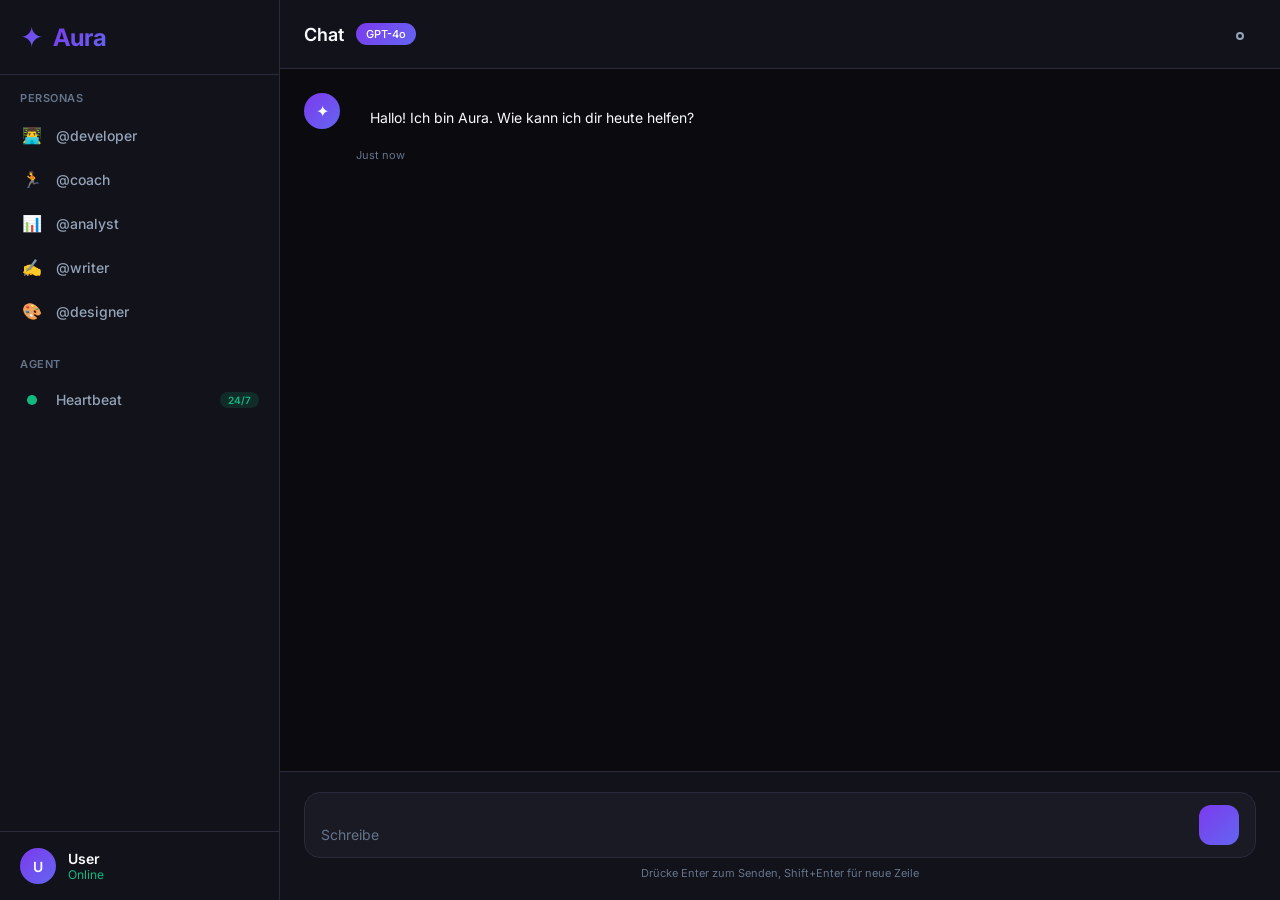
==== index.html @ 6855e453 "Complete Aura web chat UI with dark theme, personas, heartbeat indicator, and enhanced styling" ====
<!DOCTYPE html>
<html lang=de>
<head>
  <meta charset=UTF-8>
  <meta name=viewport content=width=device-width, initial-scale=1.0>
  <title>Aura - Chat</title>
  <link rel=stylesheet href=style.css>
  <link rel=preconnect href=https://fonts.googleapis.com>
  <link rel=preconnect href=https://fonts.gstatic.com crossorigin>
  <link href=https://fonts.googleapis.com/css2?family=Inter:wght@400;500;600;700&display=swap rel=stylesheet>
</head>
<body>
  <div class=app-container>
    <aside class=sidebar>
      <div class=sidebar-header>
        <div class=logo>
          <span class=logo-icon>✦</span>
          <span class=logo-text>Aura</span>
        </div>
      </div>
      
      <nav class=sidebar-nav>
        <div class=nav-section>
          <div class=nav-section-title>Personas</div>
          <ul class=nav-list>
            <li class=nav-item>
              <span class=nav-icon>👨‍💻</span>
              <span class=nav-text>@developer</span>
            </li>
            <li class=nav-item>
              <span class=nav-icon>🏃</span>
              <span class=nav-text>@coach</span>
            </li>
            <li class=nav-item>
              <span class=nav-icon>📊</span>
              <span class=nav-text>@analyst</span>
            </li>
            <li class=nav-item>
              <span class=nav-icon>✍️</span>
              <span class=nav-text>@writer</span>
            </li>
            <li class=nav-item>
              <span class=nav-icon>🎨</span>
              <span class=nav-text>@designer</span>
            </li>
          </ul>
        </div>
        
        <div class=nav-section>
          <div class=nav-section-title>Agent</div>
          <ul class=nav-list>
            <li class=nav-item agent-item>
              <span class=nav-icon>
                <span class=heartbeat-indicator></span>
              </span>
              <span class=nav-text>Heartbeat</span>
              <span class=agent-status>24/7</span>
            </li>
          </ul>
        </div>
      </nav>
      
      <div class=sidebar-footer>
        <div class=user-info>
          <div class=user-avatar>
            <span>U</span>
          </div>
          <div class=user-details>
            <span class=user-name>User</span>
            <span class=user-status>Online</span>
          </div>
        </div>
      </div>
    </aside>
    
    <main class=chat-main>
      <header class=chat-header>
        <div class=chat-title>
          <h1>Chat</h1>
          <span class=model-badge>GPT-4o</span>
        </div>
        <div class=chat-actions>
          <button class=icon-button title=Einstellungen>
            <svg width=20 height=20 viewBox=0 0 24 24 fill=none stroke=currentColor stroke-width=2>
              <circle cx=12 cy=12 r=3></circle>
              <path d=M12 1v2M12 21v2M4.22 4.22l1.42 1.42M18.36 18.36l1.42 1.42M1 12h2M21 12h2M4.22 19.78l1.42-1.42M18.36 5.64l1.42-1.42></path>
            </svg>
          </button>
        </div>
      </header>
      
      <div class=chat-messages id=chat-box>
        <div class=message ai-message>
          <div class=message-avatar>
            <span>✦</span>
          </div>
          <div class=message-content>
            <div class=message-text>Hallo! Ich bin Aura. Wie kann ich dir heute helfen?</div>
            <div class=message-time>Just now</div>
          </div>
        </div>
      </div>
      
      <div class=chat-input-area>
        <div class=input-container>
          <textarea id=user-input placeholder=Schreibe deine Nachricht... rows=1></textarea>
          <button id=send-button class=send-button>
            <svg width=20 height=20 viewBox=0 0 24 24 fill=currentColor>
              <path d=M2.01 21L23 12 2.01 3 2 10l15 2-15 2z></path>
            </svg>
          </button>
        </div>
        <div class=input-hint>
          <span>Drücke Enter zum Senden, Shift+Enter für neue Zeile</span>
        </div>
      </div>
    </main>
  </div>
  
  <script src=script.js></script>
</body>
</html>
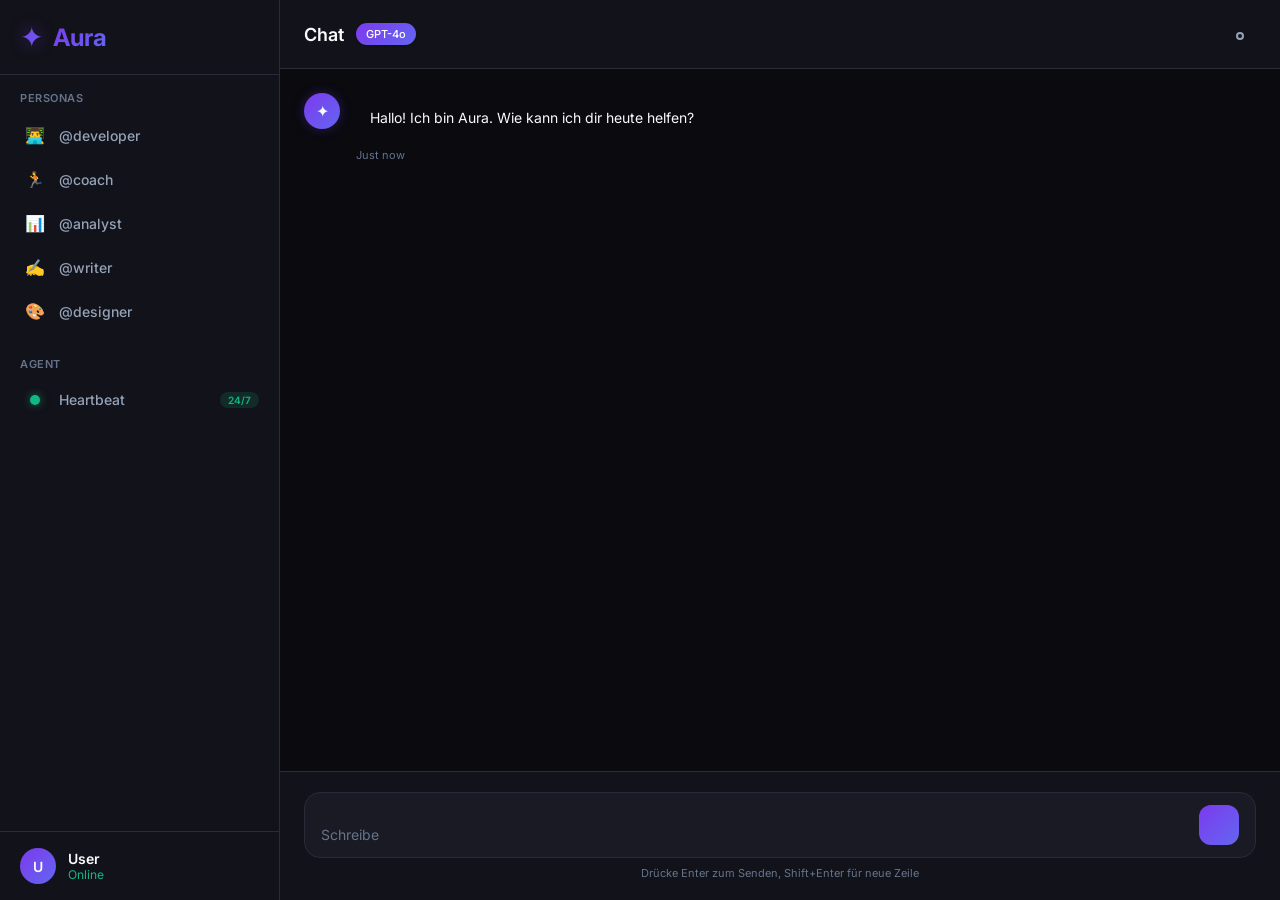
==== commit 9cafcdaf: "Complete Aura web chat UI with persona selection and enhanced styling" ====
--- a/index.html
+++ b/index.html
@@ -20,28 +20,28 @@
       </div>
       
       <nav class=sidebar-nav>
-        <div class=nav-section>
-          <div class=nav-section-title>Personas</div>
-          <ul class=nav-list>
-            <li class=nav-item>
-              <span class=nav-icon>👨‍💻</span>
-              <span class=nav-text>@developer</span>
+        <div class="nav-section">
+          <div class="nav-section-title">Personas</div>
+          <ul class="nav-list">
+            <li class="nav-item" data-persona="developer">
+              <span class="nav-icon">👨‍💻</span>
+              <span class="nav-text">@developer</span>
             </li>
-            <li class=nav-item>
-              <span class=nav-icon>🏃</span>
-              <span class=nav-text>@coach</span>
+            <li class="nav-item" data-persona="coach">
+              <span class="nav-icon">🏃</span>
+              <span class="nav-text">@coach</span>
             </li>
-            <li class=nav-item>
-              <span class=nav-icon>📊</span>
-              <span class=nav-text>@analyst</span>
+            <li class="nav-item" data-persona="analyst">
+              <span class="nav-icon">📊</span>
+              <span class="nav-text">@analyst</span>
             </li>
-            <li class=nav-item>
-              <span class=nav-icon>✍️</span>
-              <span class=nav-text>@writer</span>
+            <li class="nav-item" data-persona="writer">
+              <span class="nav-icon">✍️</span>
+              <span class="nav-text">@writer</span>
             </li>
-            <li class=nav-item>
-              <span class=nav-icon>🎨</span>
-              <span class=nav-text>@designer</span>
+            <li class="nav-item" data-persona="designer">
+              <span class="nav-icon">🎨</span>
+              <span class="nav-text">@designer</span>
             </li>
           </ul>
         </div>
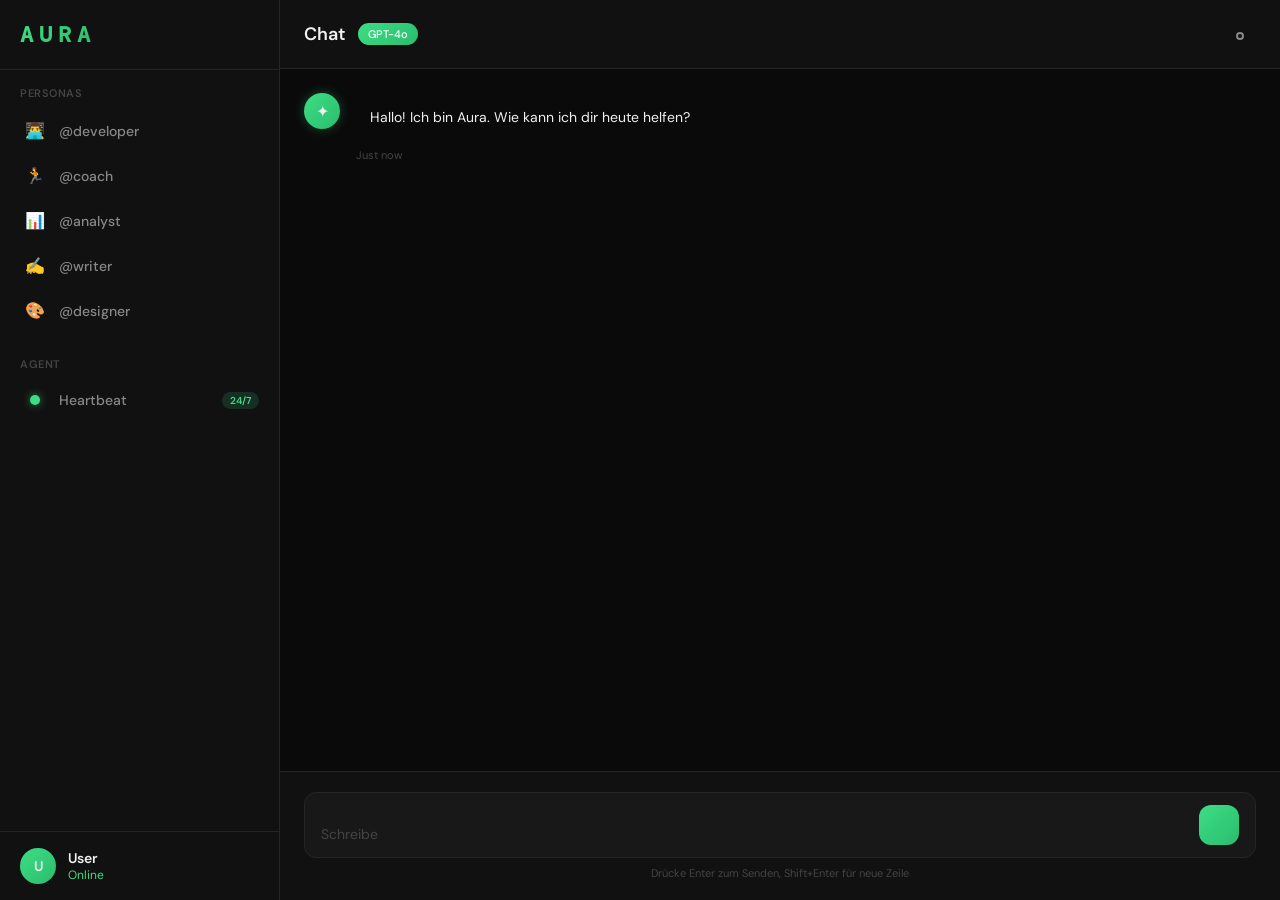
==== commit 2f183055: "Apply brand kit styling: update colors, fonts, and logo to match brand - Replace purple (#7c3aed) wi" ====
--- a/index.html
+++ b/index.html
@@ -7,15 +7,14 @@
   <link rel=stylesheet href=style.css>
   <link rel=preconnect href=https://fonts.googleapis.com>
   <link rel=preconnect href=https://fonts.gstatic.com crossorigin>
-  <link href=https://fonts.googleapis.com/css2?family=Inter:wght@400;500;600;700&display=swap rel=stylesheet>
+  <link href="https://fonts.googleapis.com/css2?family=DM+Mono:wght@300;400;500&family=DM+Sans:wght@300;400;500;600;700&display=swap" rel=stylesheet>
 </head>
 <body>
   <div class=app-container>
     <aside class=sidebar>
       <div class=sidebar-header>
         <div class=logo>
-          <span class=logo-icon>✦</span>
-          <span class=logo-text>Aura</span>
+          <span class=logo-text style="font-family: 'DM Mono', monospace; font-size: 22px; letter-spacing: 6px; color: #F0F0F0;">AU<span style="color: #3DDD84;">R</span>A</span>
         </div>
       </div>
       
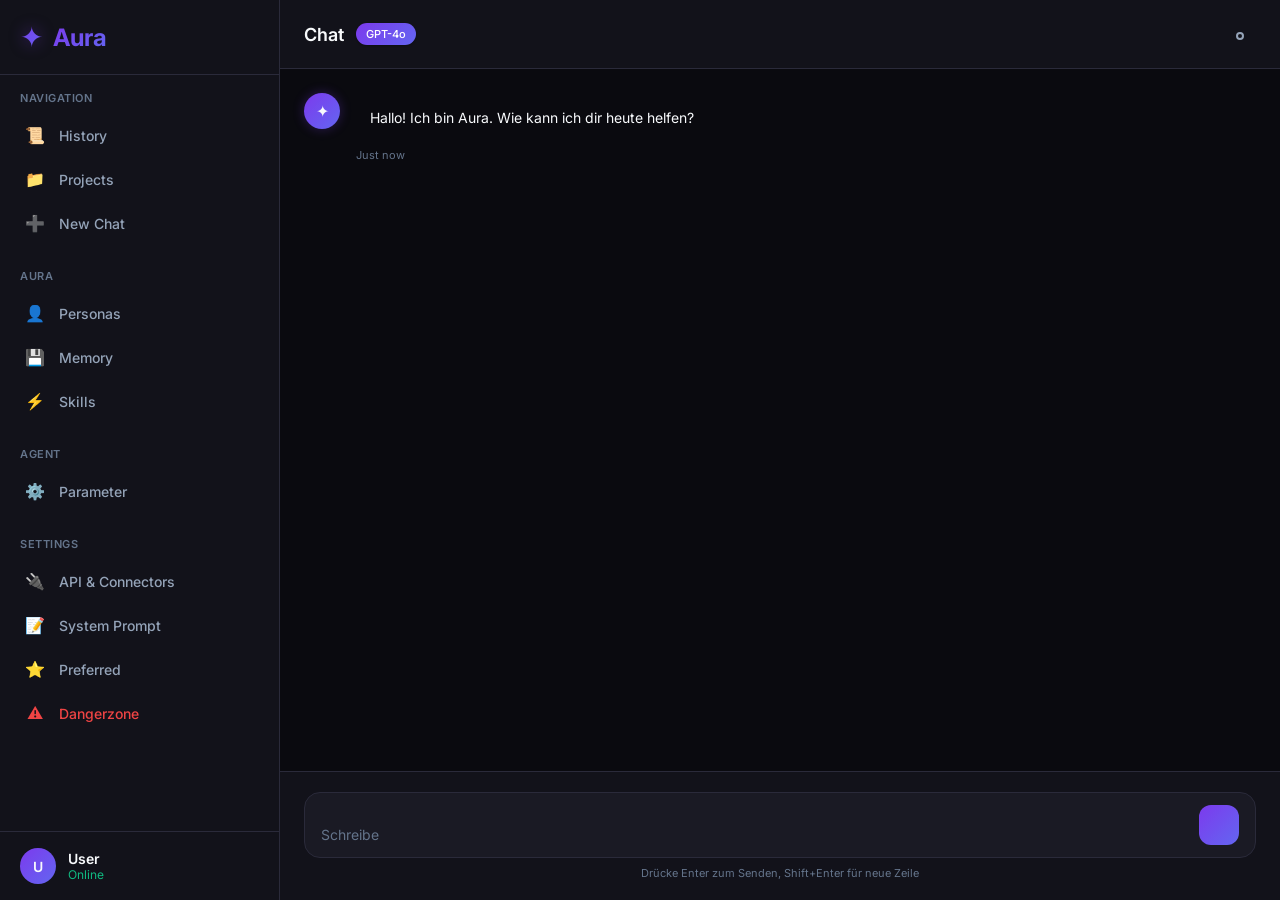
==== commit 51fa5a20: "Add sidebar navigation structure and mobile toggle button" ====
--- a/index.html
+++ b/index.html
@@ -7,54 +7,51 @@
   <link rel=stylesheet href=style.css>
   <link rel=preconnect href=https://fonts.googleapis.com>
   <link rel=preconnect href=https://fonts.gstatic.com crossorigin>
-  <link href="https://fonts.googleapis.com/css2?family=DM+Mono:wght@300;400;500&family=DM+Sans:wght@300;400;500;600;700&display=swap" rel=stylesheet>
+  <link href=https://fonts.googleapis.com/css2?family=Inter:wght@400;500;600;700&display=swap rel=stylesheet>
 </head>
 <body>
   <div class=app-container>
     <aside class=sidebar>
       <div class=sidebar-header>
         <div class=logo>
-          <span class=logo-text style="font-family: 'DM Mono', monospace; font-size: 22px; letter-spacing: 6px; color: #F0F0F0;">AU<span style="color: #3DDD84;">R</span>A</span>
+          <span class=logo-icon>✦</span>
+          <span class=logo-text>Aura</span>
         </div>
       </div>
       
       <nav class=sidebar-nav>
         <div class="nav-section">
-          <div class="nav-section-title">Personas</div>
+          <div class="nav-section-title">Navigation</div>
           <ul class="nav-list">
-            <li class="nav-item" data-persona="developer">
-              <span class="nav-icon">👨‍💻</span>
-              <span class="nav-text">@developer</span>
-            </li>
-            <li class="nav-item" data-persona="coach">
-              <span class="nav-icon">🏃</span>
-              <span class="nav-text">@coach</span>
-            </li>
-            <li class="nav-item" data-persona="analyst">
-              <span class="nav-icon">📊</span>
-              <span class="nav-text">@analyst</span>
-            </li>
-            <li class="nav-item" data-persona="writer">
-              <span class="nav-icon">✍️</span>
-              <span class="nav-text">@writer</span>
-            </li>
-            <li class="nav-item" data-persona="designer">
-              <span class="nav-icon">🎨</span>
-              <span class="nav-text">@designer</span>
-            </li>
+            <li class="nav-item"><span class="nav-icon">📜</span><span class="nav-text">History</span></li>
+            <li class="nav-item"><span class="nav-icon">📁</span><span class="nav-text">Projects</span></li>
+            <li class="nav-item"><span class="nav-icon">➕</span><span class="nav-text">New Chat</span></li>
           </ul>
         </div>
         
-        <div class=nav-section>
-          <div class=nav-section-title>Agent</div>
-          <ul class=nav-list>
-            <li class=nav-item agent-item>
-              <span class=nav-icon>
-                <span class=heartbeat-indicator></span>
-              </span>
-              <span class=nav-text>Heartbeat</span>
-              <span class=agent-status>24/7</span>
-            </li>
+        <div class="nav-section">
+          <div class="nav-section-title">Aura</div>
+          <ul class="nav-list">
+            <li class="nav-item"><span class="nav-icon">👤</span><span class="nav-text">Personas</span></li>
+            <li class="nav-item"><span class="nav-icon">💾</span><span class="nav-text">Memory</span></li>
+            <li class="nav-item"><span class="nav-icon">⚡</span><span class="nav-text">Skills</span></li>
+          </ul>
+        </div>
+        
+        <div class="nav-section">
+          <div class="nav-section-title">Agent</div>
+          <ul class="nav-list">
+            <li class="nav-item"><span class="nav-icon">⚙️</span><span class="nav-text">Parameter</span></li>
+          </ul>
+        </div>
+        
+        <div class="nav-section">
+          <div class="nav-section-title">Settings</div>
+          <ul class="nav-list">
+            <li class="nav-item"><span class="nav-icon">🔌</span><span class="nav-text">API & Connectors</span></li>
+            <li class="nav-item"><span class="nav-icon">📝</span><span class="nav-text">System Prompt</span></li>
+            <li class="nav-item"><span class="nav-icon">⭐</span><span class="nav-text">Preferred</span></li>
+            <li class="nav-item" data-danger="true"><span class="nav-icon">⚠️</span><span class="nav-text">Dangerzone</span></li>
           </ul>
         </div>
       </nav>
@@ -74,6 +71,11 @@
     
     <main class=chat-main>
       <header class=chat-header>
+        <button class="sidebar-toggle" id="sidebar-toggle" title="Toggle Sidebar">
+          <svg width=20 height=20 viewBox="0 0 24 24" fill="none" stroke="currentColor" stroke-width="2">
+            <path d="M3 12h18M3 6h18M3 18h18"></path>
+          </svg>
+        </button>
         <div class=chat-title>
           <h1>Chat</h1>
           <span class=model-badge>GPT-4o</span>
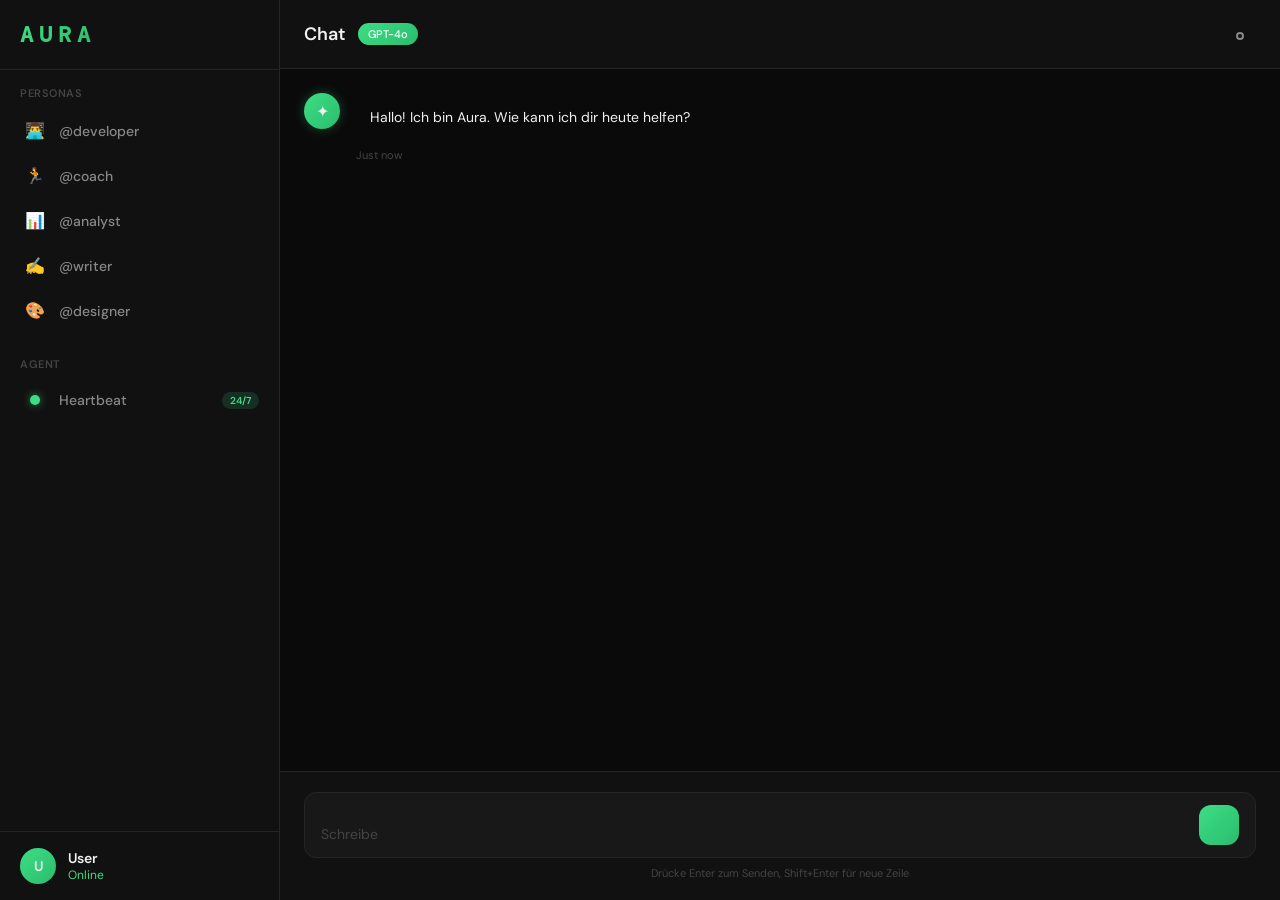
==== commit 1093999b: "Merge branch 'gt/toast/8dd7cc7d'" ====
--- a/index.html
+++ b/index.html
@@ -7,51 +7,54 @@
   <link rel=stylesheet href=style.css>
   <link rel=preconnect href=https://fonts.googleapis.com>
   <link rel=preconnect href=https://fonts.gstatic.com crossorigin>
-  <link href=https://fonts.googleapis.com/css2?family=Inter:wght@400;500;600;700&display=swap rel=stylesheet>
+  <link href="https://fonts.googleapis.com/css2?family=DM+Mono:wght@300;400;500&family=DM+Sans:wght@300;400;500;600;700&display=swap" rel=stylesheet>
 </head>
 <body>
   <div class=app-container>
     <aside class=sidebar>
       <div class=sidebar-header>
         <div class=logo>
-          <span class=logo-icon>✦</span>
-          <span class=logo-text>Aura</span>
+          <span class=logo-text style="font-family: 'DM Mono', monospace; font-size: 22px; letter-spacing: 6px; color: #F0F0F0;">AU<span style="color: #3DDD84;">R</span>A</span>
         </div>
       </div>
       
       <nav class=sidebar-nav>
         <div class="nav-section">
-          <div class="nav-section-title">Navigation</div>
+          <div class="nav-section-title">Personas</div>
           <ul class="nav-list">
-            <li class="nav-item"><span class="nav-icon">📜</span><span class="nav-text">History</span></li>
-            <li class="nav-item"><span class="nav-icon">📁</span><span class="nav-text">Projects</span></li>
-            <li class="nav-item"><span class="nav-icon">➕</span><span class="nav-text">New Chat</span></li>
+            <li class="nav-item" data-persona="developer">
+              <span class="nav-icon">👨‍💻</span>
+              <span class="nav-text">@developer</span>
+            </li>
+            <li class="nav-item" data-persona="coach">
+              <span class="nav-icon">🏃</span>
+              <span class="nav-text">@coach</span>
+            </li>
+            <li class="nav-item" data-persona="analyst">
+              <span class="nav-icon">📊</span>
+              <span class="nav-text">@analyst</span>
+            </li>
+            <li class="nav-item" data-persona="writer">
+              <span class="nav-icon">✍️</span>
+              <span class="nav-text">@writer</span>
+            </li>
+            <li class="nav-item" data-persona="designer">
+              <span class="nav-icon">🎨</span>
+              <span class="nav-text">@designer</span>
+            </li>
           </ul>
         </div>
         
-        <div class="nav-section">
-          <div class="nav-section-title">Aura</div>
-          <ul class="nav-list">
-            <li class="nav-item"><span class="nav-icon">👤</span><span class="nav-text">Personas</span></li>
-            <li class="nav-item"><span class="nav-icon">💾</span><span class="nav-text">Memory</span></li>
-            <li class="nav-item"><span class="nav-icon">⚡</span><span class="nav-text">Skills</span></li>
-          </ul>
-        </div>
-        
-        <div class="nav-section">
-          <div class="nav-section-title">Agent</div>
-          <ul class="nav-list">
-            <li class="nav-item"><span class="nav-icon">⚙️</span><span class="nav-text">Parameter</span></li>
-          </ul>
-        </div>
-        
-        <div class="nav-section">
-          <div class="nav-section-title">Settings</div>
-          <ul class="nav-list">
-            <li class="nav-item"><span class="nav-icon">🔌</span><span class="nav-text">API & Connectors</span></li>
-            <li class="nav-item"><span class="nav-icon">📝</span><span class="nav-text">System Prompt</span></li>
-            <li class="nav-item"><span class="nav-icon">⭐</span><span class="nav-text">Preferred</span></li>
-            <li class="nav-item" data-danger="true"><span class="nav-icon">⚠️</span><span class="nav-text">Dangerzone</span></li>
+        <div class=nav-section>
+          <div class=nav-section-title>Agent</div>
+          <ul class=nav-list>
+            <li class=nav-item agent-item>
+              <span class=nav-icon>
+                <span class=heartbeat-indicator></span>
+              </span>
+              <span class=nav-text>Heartbeat</span>
+              <span class=agent-status>24/7</span>
+            </li>
           </ul>
         </div>
       </nav>
@@ -71,11 +74,6 @@
     
     <main class=chat-main>
       <header class=chat-header>
-        <button class="sidebar-toggle" id="sidebar-toggle" title="Toggle Sidebar">
-          <svg width=20 height=20 viewBox="0 0 24 24" fill="none" stroke="currentColor" stroke-width="2">
-            <path d="M3 12h18M3 6h18M3 18h18"></path>
-          </svg>
-        </button>
         <div class=chat-title>
           <h1>Chat</h1>
           <span class=model-badge>GPT-4o</span>
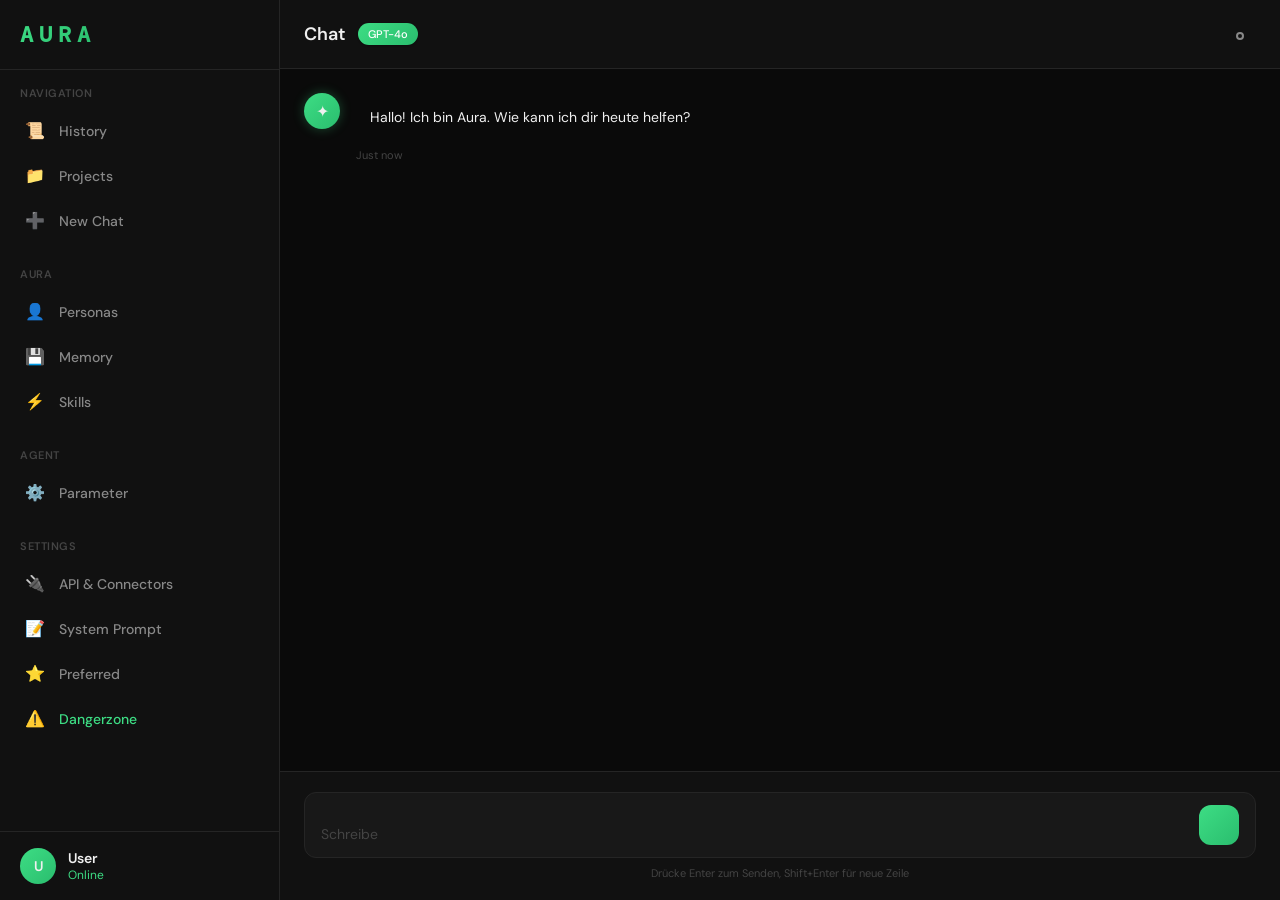
==== commit fc8f31be: "Merge remote-tracking branch 'origin/browse-edb71315'" ====
--- a/index.html
+++ b/index.html
@@ -20,41 +20,37 @@
       
       <nav class=sidebar-nav>
         <div class="nav-section">
-          <div class="nav-section-title">Personas</div>
+          <div class="nav-section-title">Navigation</div>
           <ul class="nav-list">
-            <li class="nav-item" data-persona="developer">
-              <span class="nav-icon">👨‍💻</span>
-              <span class="nav-text">@developer</span>
-            </li>
-            <li class="nav-item" data-persona="coach">
-              <span class="nav-icon">🏃</span>
-              <span class="nav-text">@coach</span>
-            </li>
-            <li class="nav-item" data-persona="analyst">
-              <span class="nav-icon">📊</span>
-              <span class="nav-text">@analyst</span>
-            </li>
-            <li class="nav-item" data-persona="writer">
-              <span class="nav-icon">✍️</span>
-              <span class="nav-text">@writer</span>
-            </li>
-            <li class="nav-item" data-persona="designer">
-              <span class="nav-icon">🎨</span>
-              <span class="nav-text">@designer</span>
-            </li>
+            <li class="nav-item"><span class="nav-icon">📜</span><span class="nav-text">History</span></li>
+            <li class="nav-item"><span class="nav-icon">📁</span><span class="nav-text">Projects</span></li>
+            <li class="nav-item"><span class="nav-icon">➕</span><span class="nav-text">New Chat</span></li>
           </ul>
         </div>
         
-        <div class=nav-section>
-          <div class=nav-section-title>Agent</div>
-          <ul class=nav-list>
-            <li class=nav-item agent-item>
-              <span class=nav-icon>
-                <span class=heartbeat-indicator></span>
-              </span>
-              <span class=nav-text>Heartbeat</span>
-              <span class=agent-status>24/7</span>
-            </li>
+        <div class="nav-section">
+          <div class="nav-section-title">Aura</div>
+          <ul class="nav-list">
+            <li class="nav-item"><span class="nav-icon">👤</span><span class="nav-text">Personas</span></li>
+            <li class="nav-item"><span class="nav-icon">💾</span><span class="nav-text">Memory</span></li>
+            <li class="nav-item"><span class="nav-icon">⚡</span><span class="nav-text">Skills</span></li>
+          </ul>
+        </div>
+        
+        <div class="nav-section">
+          <div class="nav-section-title">Agent</div>
+          <ul class="nav-list">
+            <li class="nav-item"><span class="nav-icon">⚙️</span><span class="nav-text">Parameter</span></li>
+          </ul>
+        </div>
+        
+        <div class="nav-section">
+          <div class="nav-section-title">Settings</div>
+          <ul class="nav-list">
+            <li class="nav-item"><span class="nav-icon">🔌</span><span class="nav-text">API & Connectors</span></li>
+            <li class="nav-item"><span class="nav-icon">📝</span><span class="nav-text">System Prompt</span></li>
+            <li class="nav-item"><span class="nav-icon">⭐</span><span class="nav-text">Preferred</span></li>
+            <li class="nav-item" data-danger="true"><span class="nav-icon">⚠️</span><span class="nav-text">Dangerzone</span></li>
           </ul>
         </div>
       </nav>
@@ -74,6 +70,11 @@
     
     <main class=chat-main>
       <header class=chat-header>
+        <button class="sidebar-toggle" id="sidebar-toggle" title="Toggle Sidebar">
+          <svg width=20 height=20 viewBox="0 0 24 24" fill="none" stroke="currentColor" stroke-width="2">
+            <path d="M3 12h18M3 6h18M3 18h18"></path>
+          </svg>
+        </button>
         <div class=chat-title>
           <h1>Chat</h1>
           <span class=model-badge>GPT-4o</span>
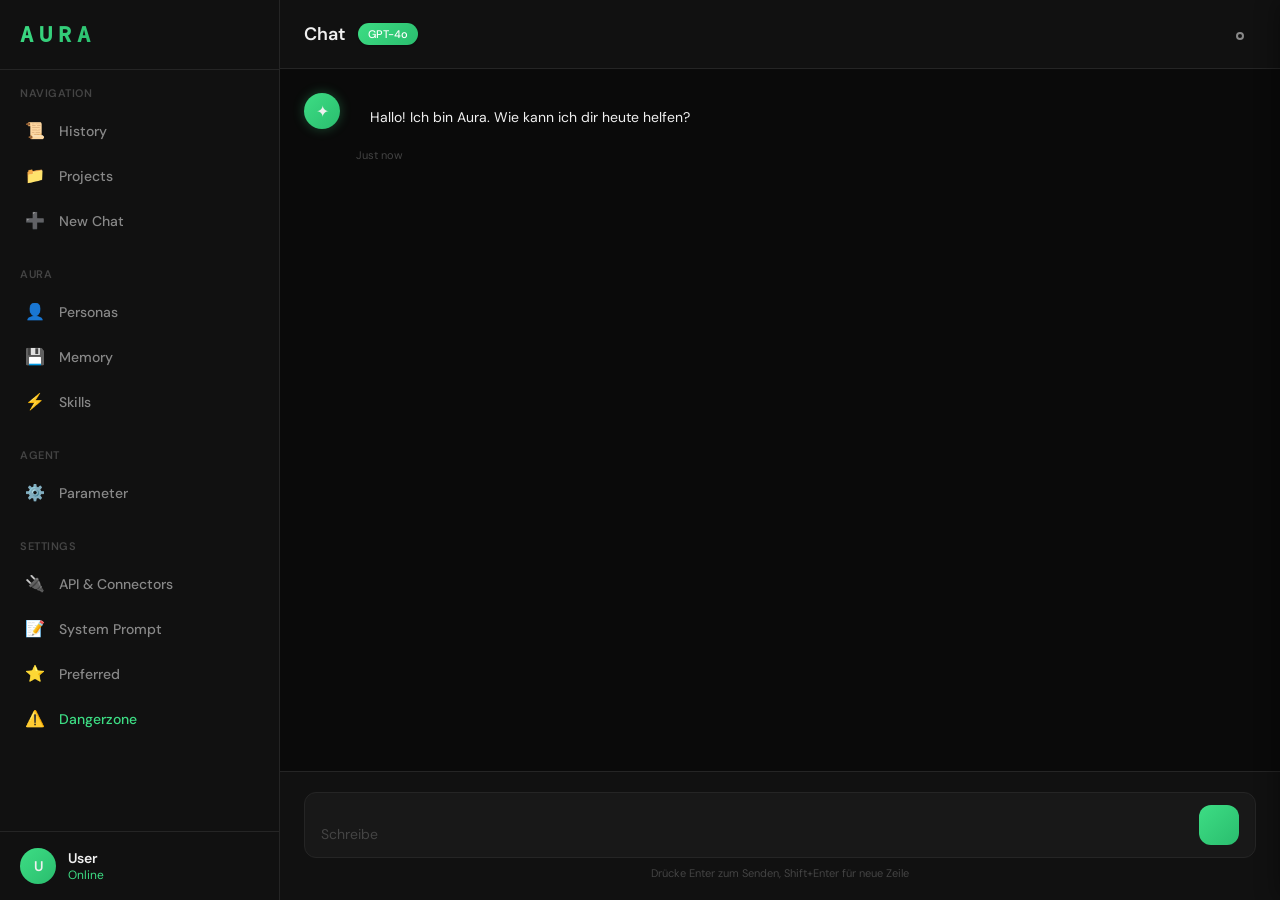
==== commit 29a0b6ec: "Add drawer UI with CSS and JavaScript - Add drawer CSS styles: overlay, panel, header, close button," ====
--- a/index.html
+++ b/index.html
@@ -22,7 +22,7 @@
         <div class="nav-section">
           <div class="nav-section-title">Navigation</div>
           <ul class="nav-list">
-            <li class="nav-item"><span class="nav-icon">📜</span><span class="nav-text">History</span></li>
+            <li class="nav-item" data-drawer="history"><span class="nav-icon">📜</span><span class="nav-text">History</span></li>
             <li class="nav-item"><span class="nav-icon">📁</span><span class="nav-text">Projects</span></li>
             <li class="nav-item"><span class="nav-icon">➕</span><span class="nav-text">New Chat</span></li>
           </ul>
@@ -31,7 +31,7 @@
         <div class="nav-section">
           <div class="nav-section-title">Aura</div>
           <ul class="nav-list">
-            <li class="nav-item"><span class="nav-icon">👤</span><span class="nav-text">Personas</span></li>
+            <li class="nav-item" data-drawer="personas"><span class="nav-icon">👤</span><span class="nav-text">Personas</span></li>
             <li class="nav-item"><span class="nav-icon">💾</span><span class="nav-text">Memory</span></li>
             <li class="nav-item"><span class="nav-icon">⚡</span><span class="nav-text">Skills</span></li>
           </ul>
@@ -40,7 +40,7 @@
         <div class="nav-section">
           <div class="nav-section-title">Agent</div>
           <ul class="nav-list">
-            <li class="nav-item"><span class="nav-icon">⚙️</span><span class="nav-text">Parameter</span></li>
+            <li class="nav-item" data-drawer="parameter"><span class="nav-icon">⚙️</span><span class="nav-text">Parameter</span></li>
           </ul>
         </div>
         
@@ -117,6 +117,19 @@
     </main>
   </div>
   
+  <div class="drawer-overlay" id="drawer-overlay"></div>
+  <div class="drawer" id="drawer">
+    <div class="drawer-header">
+      <span class="drawer-title" id="drawer-title">Drawer</span>
+      <button class="drawer-close" id="drawer-close">
+        <svg width="20" height="20" viewBox="0 0 24 24" fill="none" stroke="currentColor" stroke-width="2">
+          <path d="M18 6L6 18M6 6l12 12"></path>
+        </svg>
+      </button>
+    </div>
+    <div class="drawer-content" id="drawer-content"></div>
+  </div>
+  
   <script src=script.js></script>
 </body>
 </html>
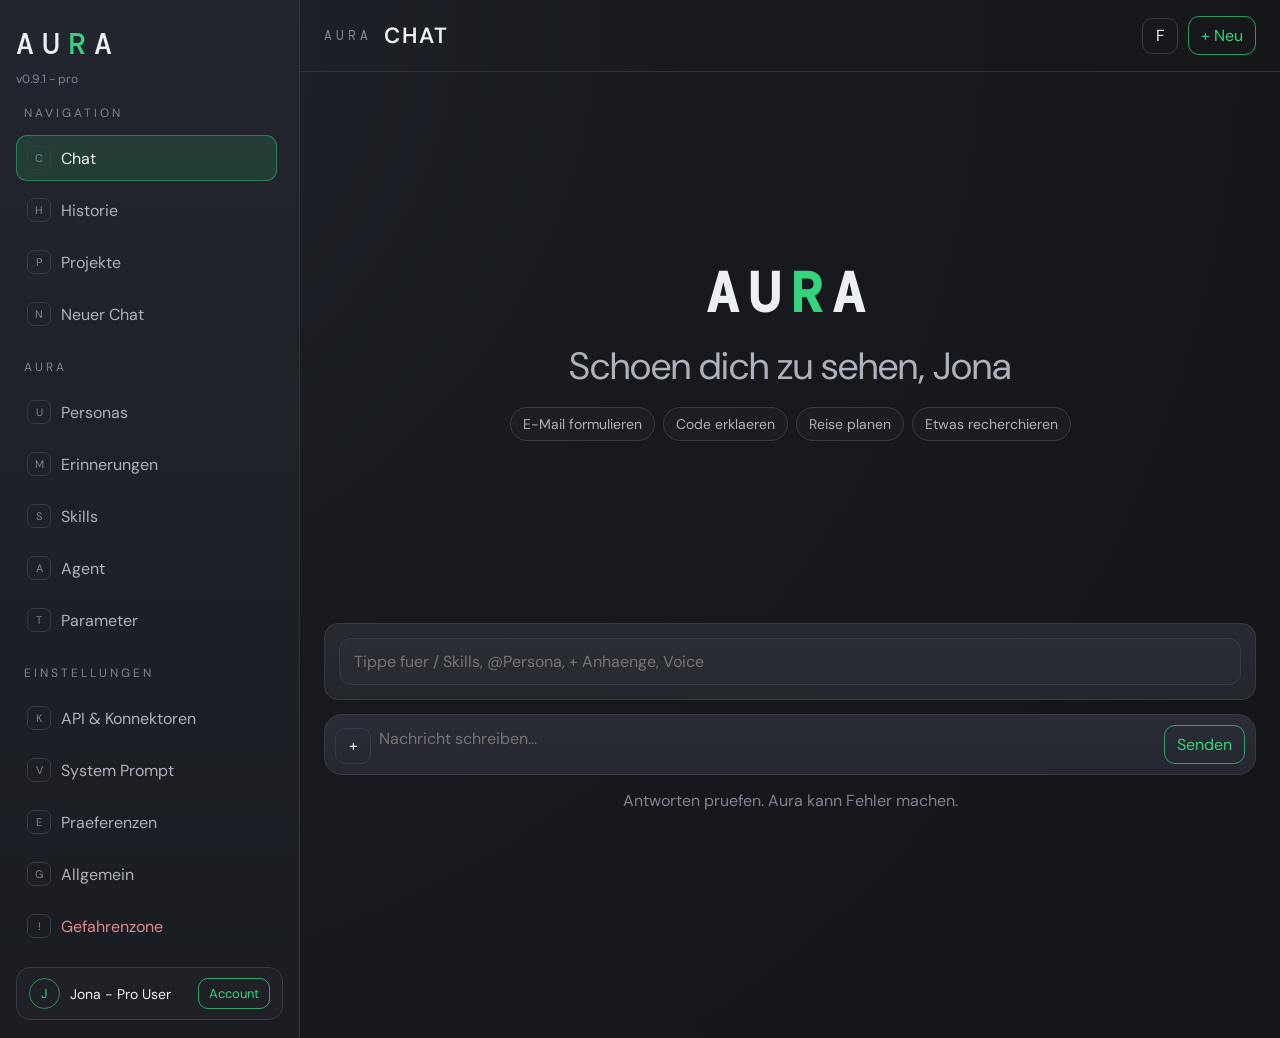
==== commit 8cb62701: "Refit Aura web app to a desktop-first multi-screen interface. Align the UI and interaction patterns " ====
--- a/index.html
+++ b/index.html
@@ -1,135 +1,76 @@
 <!DOCTYPE html>
-<html lang=de>
+<html lang="de">
 <head>
-  <meta charset=UTF-8>
-  <meta name=viewport content=width=device-width, initial-scale=1.0>
-  <title>Aura - Chat</title>
-  <link rel=stylesheet href=style.css>
-  <link rel=preconnect href=https://fonts.googleapis.com>
-  <link rel=preconnect href=https://fonts.gstatic.com crossorigin>
-  <link href="https://fonts.googleapis.com/css2?family=DM+Mono:wght@300;400;500&family=DM+Sans:wght@300;400;500;600;700&display=swap" rel=stylesheet>
+  <meta charset="UTF-8">
+  <meta name="viewport" content="width=device-width, initial-scale=1.0">
+  <title>Aura Desktop</title>
+  <link rel="stylesheet" href="style.css">
+  <link rel="preconnect" href="https://fonts.googleapis.com">
+  <link rel="preconnect" href="https://fonts.gstatic.com" crossorigin>
+  <link href="https://fonts.googleapis.com/css2?family=DM+Mono:wght@400;500&family=DM+Sans:wght@400;500;600;700&display=swap" rel="stylesheet">
 </head>
 <body>
-  <div class=app-container>
-    <aside class=sidebar>
-      <div class=sidebar-header>
-        <div class=logo>
-          <span class=logo-text style="font-family: 'DM Mono', monospace; font-size: 22px; letter-spacing: 6px; color: #F0F0F0;">AU<span style="color: #3DDD84;">R</span>A</span>
+  <div class="app-shell">
+    <aside class="sidebar" id="sidebar">
+      <div class="sidebar-header">
+        <div class="logo-mark">AU<span>R</span>A</div>
+        <div class="logo-sub">v0.9.1 - pro</div>
+        <button class="mobile-close" id="mobile-close" aria-label="Menu schliessen">X</button>
+      </div>
+
+      <nav class="sidebar-nav" aria-label="Hauptnavigation">
+        <div class="nav-group">
+          <div class="nav-group-title">Navigation</div>
+          <button class="nav-item is-active" data-screen="chat"><span class="icon">C</span>Chat</button>
+          <button class="nav-item" data-screen="history"><span class="icon">H</span>Historie</button>
+          <button class="nav-item" data-screen="projects"><span class="icon">P</span>Projekte</button>
+          <button class="nav-item" data-screen="newChat"><span class="icon">N</span>Neuer Chat</button>
         </div>
-      </div>
-      
-      <nav class=sidebar-nav>
-        <div class="nav-section">
-          <div class="nav-section-title">Navigation</div>
-          <ul class="nav-list">
-            <li class="nav-item" data-drawer="history"><span class="nav-icon">📜</span><span class="nav-text">History</span></li>
-            <li class="nav-item"><span class="nav-icon">📁</span><span class="nav-text">Projects</span></li>
-            <li class="nav-item"><span class="nav-icon">➕</span><span class="nav-text">New Chat</span></li>
-          </ul>
+
+        <div class="nav-group">
+          <div class="nav-group-title">Aura</div>
+          <button class="nav-item" data-screen="personas"><span class="icon">U</span>Personas</button>
+          <button class="nav-item" data-screen="memory"><span class="icon">M</span>Erinnerungen</button>
+          <button class="nav-item" data-screen="skills"><span class="icon">S</span>Skills</button>
+          <button class="nav-item" data-screen="agent"><span class="icon">A</span>Agent</button>
+          <button class="nav-item" data-screen="parameter"><span class="icon">T</span>Parameter</button>
         </div>
-        
-        <div class="nav-section">
-          <div class="nav-section-title">Aura</div>
-          <ul class="nav-list">
-            <li class="nav-item" data-drawer="personas"><span class="nav-icon">👤</span><span class="nav-text">Personas</span></li>
-            <li class="nav-item"><span class="nav-icon">💾</span><span class="nav-text">Memory</span></li>
-            <li class="nav-item"><span class="nav-icon">⚡</span><span class="nav-text">Skills</span></li>
-          </ul>
-        </div>
-        
-        <div class="nav-section">
-          <div class="nav-section-title">Agent</div>
-          <ul class="nav-list">
-            <li class="nav-item" data-drawer="parameter"><span class="nav-icon">⚙️</span><span class="nav-text">Parameter</span></li>
-          </ul>
-        </div>
-        
-        <div class="nav-section">
-          <div class="nav-section-title">Settings</div>
-          <ul class="nav-list">
-            <li class="nav-item"><span class="nav-icon">🔌</span><span class="nav-text">API & Connectors</span></li>
-            <li class="nav-item"><span class="nav-icon">📝</span><span class="nav-text">System Prompt</span></li>
-            <li class="nav-item"><span class="nav-icon">⭐</span><span class="nav-text">Preferred</span></li>
-            <li class="nav-item" data-danger="true"><span class="nav-icon">⚠️</span><span class="nav-text">Dangerzone</span></li>
-          </ul>
+
+        <div class="nav-group">
+          <div class="nav-group-title">Einstellungen</div>
+          <button class="nav-item" data-screen="apiConnectors"><span class="icon">K</span>API & Konnektoren</button>
+          <button class="nav-item" data-screen="systemPrompt"><span class="icon">V</span>System Prompt</button>
+          <button class="nav-item" data-screen="preferred"><span class="icon">E</span>Praeferenzen</button>
+          <button class="nav-item" data-screen="general"><span class="icon">G</span>Allgemein</button>
+          <button class="nav-item nav-danger" data-screen="dangerzone"><span class="icon">!</span>Gefahrenzone</button>
         </div>
       </nav>
-      
-      <div class=sidebar-footer>
-        <div class=user-info>
-          <div class=user-avatar>
-            <span>U</span>
-          </div>
-          <div class=user-details>
-            <span class=user-name>User</span>
-            <span class=user-status>Online</span>
-          </div>
+
+      <footer class="sidebar-footer">
+        <div class="user-pill">
+          <span class="user-avatar">J</span>
+          <span class="user-name">Jona - Pro User</span>
+          <button class="pill-button">Account</button>
         </div>
-      </div>
+      </footer>
     </aside>
-    
-    <main class=chat-main>
-      <header class=chat-header>
-        <button class="sidebar-toggle" id="sidebar-toggle" title="Toggle Sidebar">
-          <svg width=20 height=20 viewBox="0 0 24 24" fill="none" stroke="currentColor" stroke-width="2">
-            <path d="M3 12h18M3 6h18M3 18h18"></path>
-          </svg>
-        </button>
-        <div class=chat-title>
-          <h1>Chat</h1>
-          <span class=model-badge>GPT-4o</span>
+
+    <div class="mobile-overlay" id="mobile-overlay"></div>
+
+    <main class="main-panel">
+      <header class="main-header">
+        <div class="header-left">
+          <button class="menu-toggle" id="menu-toggle" aria-label="Menu oeffnen">=</button>
+          <div class="screen-kicker" id="screen-kicker">AURA</div>
+          <h1 class="screen-title" id="screen-title">Chat</h1>
         </div>
-        <div class=chat-actions>
-          <button class=icon-button title=Einstellungen>
-            <svg width=20 height=20 viewBox=0 0 24 24 fill=none stroke=currentColor stroke-width=2>
-              <circle cx=12 cy=12 r=3></circle>
-              <path d=M12 1v2M12 21v2M4.22 4.22l1.42 1.42M18.36 18.36l1.42 1.42M1 12h2M21 12h2M4.22 19.78l1.42-1.42M18.36 5.64l1.42-1.42></path>
-            </svg>
-          </button>
-        </div>
+        <div class="header-actions" id="header-actions"></div>
       </header>
-      
-      <div class=chat-messages id=chat-box>
-        <div class=message ai-message>
-          <div class=message-avatar>
-            <span>✦</span>
-          </div>
-          <div class=message-content>
-            <div class=message-text>Hallo! Ich bin Aura. Wie kann ich dir heute helfen?</div>
-            <div class=message-time>Just now</div>
-          </div>
-        </div>
-      </div>
-      
-      <div class=chat-input-area>
-        <div class=input-container>
-          <textarea id=user-input placeholder=Schreibe deine Nachricht... rows=1></textarea>
-          <button id=send-button class=send-button>
-            <svg width=20 height=20 viewBox=0 0 24 24 fill=currentColor>
-              <path d=M2.01 21L23 12 2.01 3 2 10l15 2-15 2z></path>
-            </svg>
-          </button>
-        </div>
-        <div class=input-hint>
-          <span>Drücke Enter zum Senden, Shift+Enter für neue Zeile</span>
-        </div>
-      </div>
+
+      <section id="screen-root" class="screen-root" aria-live="polite"></section>
     </main>
   </div>
-  
-  <div class="drawer-overlay" id="drawer-overlay"></div>
-  <div class="drawer" id="drawer">
-    <div class="drawer-header">
-      <span class="drawer-title" id="drawer-title">Drawer</span>
-      <button class="drawer-close" id="drawer-close">
-        <svg width="20" height="20" viewBox="0 0 24 24" fill="none" stroke="currentColor" stroke-width="2">
-          <path d="M18 6L6 18M6 6l12 12"></path>
-        </svg>
-      </button>
-    </div>
-    <div class="drawer-content" id="drawer-content"></div>
-  </div>
-  
-  <script src=script.js></script>
+
+  <script src="script.js"></script>
 </body>
 </html>
--- a/style.css
+++ b/style.css
@@ -0,0 +1,652 @@
+:root {
+  --bg: #191b20;
+  --bg-soft: #202228;
+  --bg-card: #252830;
+  --bg-elev: #2a2e37;
+  --line: #373b45;
+  --line-soft: #2f333d;
+  --text: #eceff4;
+  --text-dim: #adb2bc;
+  --text-muted: #7f8590;
+  --green: #35d37e;
+  --green-2: #1fae62;
+  --red: #d35b5b;
+  --radius-lg: 18px;
+  --radius-md: 14px;
+  --radius-sm: 10px;
+  --shadow: 0 12px 28px rgba(0, 0, 0, 0.28);
+}
+
+* {
+  box-sizing: border-box;
+  margin: 0;
+  padding: 0;
+}
+
+body {
+  font-family: "DM Sans", -apple-system, BlinkMacSystemFont, "Segoe UI", sans-serif;
+  color: var(--text);
+  background: radial-gradient(circle at top left, #22252d 0%, #17191e 45%, #131518 100%);
+  min-height: 100vh;
+}
+
+button, input, textarea {
+  font: inherit;
+  color: inherit;
+}
+
+.app-shell {
+  display: grid;
+  grid-template-columns: 300px 1fr;
+  min-height: 100vh;
+}
+
+.sidebar {
+  border-right: 1px solid var(--line-soft);
+  background: linear-gradient(180deg, #22252d 0%, #1a1c22 100%);
+  padding: 24px 16px 18px;
+  display: flex;
+  flex-direction: column;
+  gap: 18px;
+}
+
+.sidebar-header {
+  display: grid;
+  grid-template-columns: 1fr auto;
+  align-items: center;
+  gap: 8px;
+}
+
+.logo-mark {
+  font-family: "DM Mono", monospace;
+  letter-spacing: 8px;
+  font-size: 30px;
+  font-weight: 500;
+}
+
+.logo-mark span {
+  color: var(--green);
+}
+
+.logo-sub {
+  grid-column: 1 / 2;
+  color: var(--text-muted);
+  font-size: 12px;
+}
+
+.mobile-close {
+  display: none;
+  border: 1px solid var(--line);
+  background: transparent;
+  border-radius: 10px;
+  width: 32px;
+  height: 32px;
+}
+
+.sidebar-nav {
+  display: flex;
+  flex-direction: column;
+  gap: 22px;
+  overflow: auto;
+  padding-right: 6px;
+}
+
+.nav-group {
+  display: flex;
+  flex-direction: column;
+  gap: 6px;
+}
+
+.nav-group-title {
+  text-transform: uppercase;
+  letter-spacing: 3px;
+  color: var(--text-muted);
+  font-size: 12px;
+  padding: 0 8px 8px;
+}
+
+.nav-item {
+  border: 1px solid transparent;
+  border-radius: 11px;
+  background: transparent;
+  text-align: left;
+  display: flex;
+  align-items: center;
+  gap: 10px;
+  width: 100%;
+  padding: 10px 10px;
+  color: var(--text-dim);
+  cursor: pointer;
+  transition: 0.18s ease;
+}
+
+.nav-item:hover {
+  border-color: var(--line-soft);
+  background: rgba(255, 255, 255, 0.03);
+  color: var(--text);
+}
+
+.nav-item.is-active {
+  background: rgba(53, 211, 126, 0.14);
+  border-color: rgba(53, 211, 126, 0.45);
+  color: var(--text);
+}
+
+.nav-danger {
+  color: #e18a8a;
+}
+
+.icon {
+  width: 24px;
+  height: 24px;
+  border-radius: 7px;
+  border: 1px solid var(--line);
+  display: inline-flex;
+  align-items: center;
+  justify-content: center;
+  font-size: 11px;
+  color: var(--text-muted);
+}
+
+.sidebar-footer {
+  margin-top: auto;
+}
+
+.user-pill {
+  border: 1px solid var(--line);
+  border-radius: var(--radius-md);
+  padding: 10px 12px;
+  display: flex;
+  align-items: center;
+  gap: 10px;
+  background: rgba(255, 255, 255, 0.02);
+}
+
+.user-avatar {
+  width: 31px;
+  height: 31px;
+  border-radius: 50%;
+  border: 1px solid rgba(53, 211, 126, 0.6);
+  color: var(--green);
+  display: inline-flex;
+  align-items: center;
+  justify-content: center;
+  font-size: 13px;
+}
+
+.user-name {
+  flex: 1;
+  font-size: 14px;
+}
+
+.pill-button {
+  border: 1px solid rgba(53, 211, 126, 0.75);
+  color: var(--green);
+  border-radius: 10px;
+  background: transparent;
+  padding: 6px 10px;
+  font-size: 13px;
+}
+
+.main-panel {
+  min-width: 0;
+  display: flex;
+  flex-direction: column;
+}
+
+.main-header {
+  border-bottom: 1px solid var(--line-soft);
+  padding: 16px 24px;
+  display: flex;
+  justify-content: space-between;
+  gap: 14px;
+  align-items: center;
+}
+
+.header-left {
+  display: flex;
+  align-items: center;
+  gap: 12px;
+  min-width: 0;
+}
+
+.menu-toggle {
+  display: none;
+  border: 1px solid var(--line);
+  border-radius: 10px;
+  width: 36px;
+  height: 36px;
+  background: transparent;
+}
+
+.screen-kicker {
+  color: var(--text-muted);
+  font-family: "DM Mono", monospace;
+  letter-spacing: 4px;
+  font-size: 13px;
+}
+
+.screen-title {
+  letter-spacing: 2px;
+  text-transform: uppercase;
+  font-size: 22px;
+  font-weight: 600;
+  white-space: nowrap;
+}
+
+.header-actions {
+  display: flex;
+  align-items: center;
+  gap: 10px;
+}
+
+.action-btn {
+  border: 1px solid rgba(53, 211, 126, 0.7);
+  color: var(--green);
+  background: transparent;
+  border-radius: 11px;
+  padding: 8px 12px;
+}
+
+.icon-btn {
+  border: 1px solid var(--line);
+  background: transparent;
+  border-radius: 10px;
+  width: 36px;
+  height: 36px;
+}
+
+.screen-root {
+  min-height: 0;
+  flex: 1;
+  overflow: auto;
+  padding: 20px 24px 24px;
+}
+
+.stack {
+  display: flex;
+  flex-direction: column;
+  gap: 14px;
+}
+
+.card {
+  border: 1px solid var(--line);
+  border-radius: var(--radius-md);
+  background: linear-gradient(180deg, #262930 0%, #23262d 100%);
+}
+
+.card-header {
+  padding: 14px 16px;
+  border-bottom: 1px solid var(--line-soft);
+  color: var(--text-muted);
+  text-transform: uppercase;
+  letter-spacing: 3px;
+  font-size: 12px;
+}
+
+.card-body {
+  padding: 14px;
+}
+
+.row {
+  display: flex;
+  align-items: center;
+  justify-content: space-between;
+  gap: 12px;
+  padding: 10px 12px;
+  border-radius: 10px;
+}
+
+.row + .row {
+  border-top: 1px solid var(--line-soft);
+}
+
+.row-title {
+  font-size: 18px;
+  font-weight: 500;
+}
+
+.row-sub {
+  color: var(--text-muted);
+  font-size: 13px;
+}
+
+.chip-row {
+  display: flex;
+  flex-wrap: wrap;
+  gap: 8px;
+}
+
+.chip {
+  border: 1px solid var(--line);
+  background: rgba(255, 255, 255, 0.02);
+  border-radius: 999px;
+  padding: 7px 12px;
+  color: var(--text-dim);
+  font-size: 14px;
+}
+
+.chip.is-active {
+  color: var(--green);
+  border-color: rgba(53, 211, 126, 0.6);
+}
+
+.toggle {
+  position: relative;
+  width: 62px;
+  height: 34px;
+  background: #5a6068;
+  border-radius: 999px;
+  border: 1px solid #666c74;
+  cursor: pointer;
+}
+
+.toggle::after {
+  content: "";
+  position: absolute;
+  top: 2px;
+  left: 2px;
+  width: 28px;
+  height: 28px;
+  border-radius: 50%;
+  background: #f3f6fb;
+  transition: transform 0.2s ease;
+}
+
+.toggle.is-on {
+  background: #39bd77;
+  border-color: rgba(53, 211, 126, 0.7);
+}
+
+.toggle.is-on::after {
+  transform: translateX(28px);
+}
+
+.split {
+  display: grid;
+  grid-template-columns: repeat(2, minmax(0, 1fr));
+  gap: 14px;
+}
+
+.input, .textarea, .search {
+  width: 100%;
+  background: rgba(255, 255, 255, 0.02);
+  border: 1px solid var(--line);
+  border-radius: 12px;
+  padding: 12px 14px;
+  color: var(--text);
+}
+
+.textarea {
+  min-height: 140px;
+  resize: vertical;
+}
+
+.search {
+  border-radius: 14px;
+}
+
+.stat-bar {
+  display: grid;
+  grid-template-columns: repeat(4, minmax(0, 1fr));
+  border: 1px solid var(--line);
+  border-radius: var(--radius-md);
+  overflow: hidden;
+}
+
+.stat {
+  padding: 12px 10px;
+  text-align: center;
+  border-right: 1px solid var(--line-soft);
+}
+
+.stat:last-child {
+  border-right: none;
+}
+
+.stat-value {
+  font-size: 24px;
+  font-weight: 600;
+}
+
+.stat-label {
+  color: var(--text-muted);
+  font-size: 13px;
+}
+
+.green {
+  color: var(--green);
+}
+
+.red {
+  color: var(--red);
+}
+
+.hint {
+  color: var(--text-muted);
+  line-height: 1.45;
+}
+
+.history-list {
+  display: flex;
+  flex-direction: column;
+  gap: 10px;
+}
+
+.history-item {
+  border: 1px solid var(--line);
+  border-radius: 12px;
+  padding: 12px;
+  display: flex;
+  align-items: center;
+  justify-content: space-between;
+  gap: 12px;
+  background: rgba(255, 255, 255, 0.02);
+}
+
+.history-item-left {
+  display: flex;
+  align-items: center;
+  gap: 10px;
+}
+
+.dot-avatar {
+  width: 34px;
+  height: 34px;
+  border-radius: 50%;
+  border: 1px solid var(--line);
+  display: inline-flex;
+  align-items: center;
+  justify-content: center;
+  color: var(--text-muted);
+  font-size: 14px;
+}
+
+.plus-round {
+  width: 32px;
+  height: 32px;
+  border-radius: 50%;
+  border: 1px solid var(--line);
+  background: transparent;
+}
+
+.persona-grid, .skills-grid {
+  display: grid;
+  grid-template-columns: repeat(2, minmax(0, 1fr));
+  gap: 12px;
+}
+
+.mini-card {
+  border: 1px solid var(--line);
+  border-radius: 14px;
+  padding: 12px;
+  background: rgba(255, 255, 255, 0.02);
+  display: flex;
+  flex-direction: column;
+  gap: 12px;
+}
+
+.mini-card.active {
+  border-color: rgba(53, 211, 126, 0.65);
+  background: rgba(53, 211, 126, 0.1);
+}
+
+.mini-card-title {
+  font-size: 18px;
+  font-weight: 600;
+}
+
+.toolbar {
+  display: flex;
+  gap: 10px;
+  align-items: center;
+  justify-content: space-between;
+}
+
+.chat-layout {
+  min-height: calc(100vh - 180px);
+  display: grid;
+  grid-template-rows: 1fr auto;
+  gap: 16px;
+}
+
+.chat-empty {
+  display: flex;
+  align-items: center;
+  justify-content: center;
+  text-align: center;
+}
+
+.chat-empty h2 {
+  font-size: 54px;
+  letter-spacing: 10px;
+  font-family: "DM Mono", monospace;
+}
+
+.chat-empty h2 span {
+  color: var(--green);
+}
+
+.chat-empty p {
+  color: var(--text-dim);
+  font-size: 38px;
+  margin-top: 12px;
+}
+
+.suggestion-pills {
+  margin-top: 16px;
+  display: flex;
+  flex-wrap: wrap;
+  gap: 8px;
+  justify-content: center;
+}
+
+.message-list {
+  display: none;
+  flex-direction: column;
+  gap: 10px;
+  overflow: auto;
+  padding-right: 4px;
+}
+
+.msg {
+  border: 1px solid var(--line);
+  border-radius: 14px;
+  padding: 10px 12px;
+  max-width: 75%;
+}
+
+.msg.user {
+  margin-left: auto;
+  border-color: rgba(53, 211, 126, 0.6);
+  background: rgba(53, 211, 126, 0.12);
+}
+
+.chat-input-shell {
+  border: 1px solid var(--line);
+  border-radius: var(--radius-lg);
+  background: linear-gradient(180deg, #2a2d35 0%, #24272f 100%);
+  padding: 10px;
+  display: flex;
+  align-items: end;
+  gap: 8px;
+}
+
+.chat-textarea {
+  border: none;
+  background: transparent;
+  resize: none;
+  min-height: 36px;
+  max-height: 160px;
+  flex: 1;
+  outline: none;
+}
+
+.mobile-overlay {
+  display: none;
+}
+
+@media (max-width: 1180px) {
+  .app-shell {
+    grid-template-columns: 1fr;
+  }
+
+  .sidebar {
+    position: fixed;
+    z-index: 20;
+    width: min(92vw, 320px);
+    left: -340px;
+    top: 0;
+    bottom: 0;
+    transition: left 0.2s ease;
+    box-shadow: var(--shadow);
+  }
+
+  .sidebar.open {
+    left: 0;
+  }
+
+  .mobile-overlay {
+    display: block;
+    position: fixed;
+    inset: 0;
+    background: rgba(0, 0, 0, 0.5);
+    opacity: 0;
+    pointer-events: none;
+    transition: opacity 0.2s ease;
+    z-index: 10;
+  }
+
+  .mobile-overlay.show {
+    opacity: 1;
+    pointer-events: auto;
+  }
+
+  .mobile-close, .menu-toggle {
+    display: inline-flex;
+    align-items: center;
+    justify-content: center;
+  }
+
+  .screen-root {
+    padding: 16px;
+  }
+}
+
+@media (max-width: 880px) {
+  .split, .persona-grid, .skills-grid {
+    grid-template-columns: 1fr;
+  }
+
+  .screen-title {
+    font-size: 18px;
+  }
+
+  .chat-empty h2 {
+    font-size: 36px;
+  }
+
+  .chat-empty p {
+    font-size: 24px;
+  }
+}
